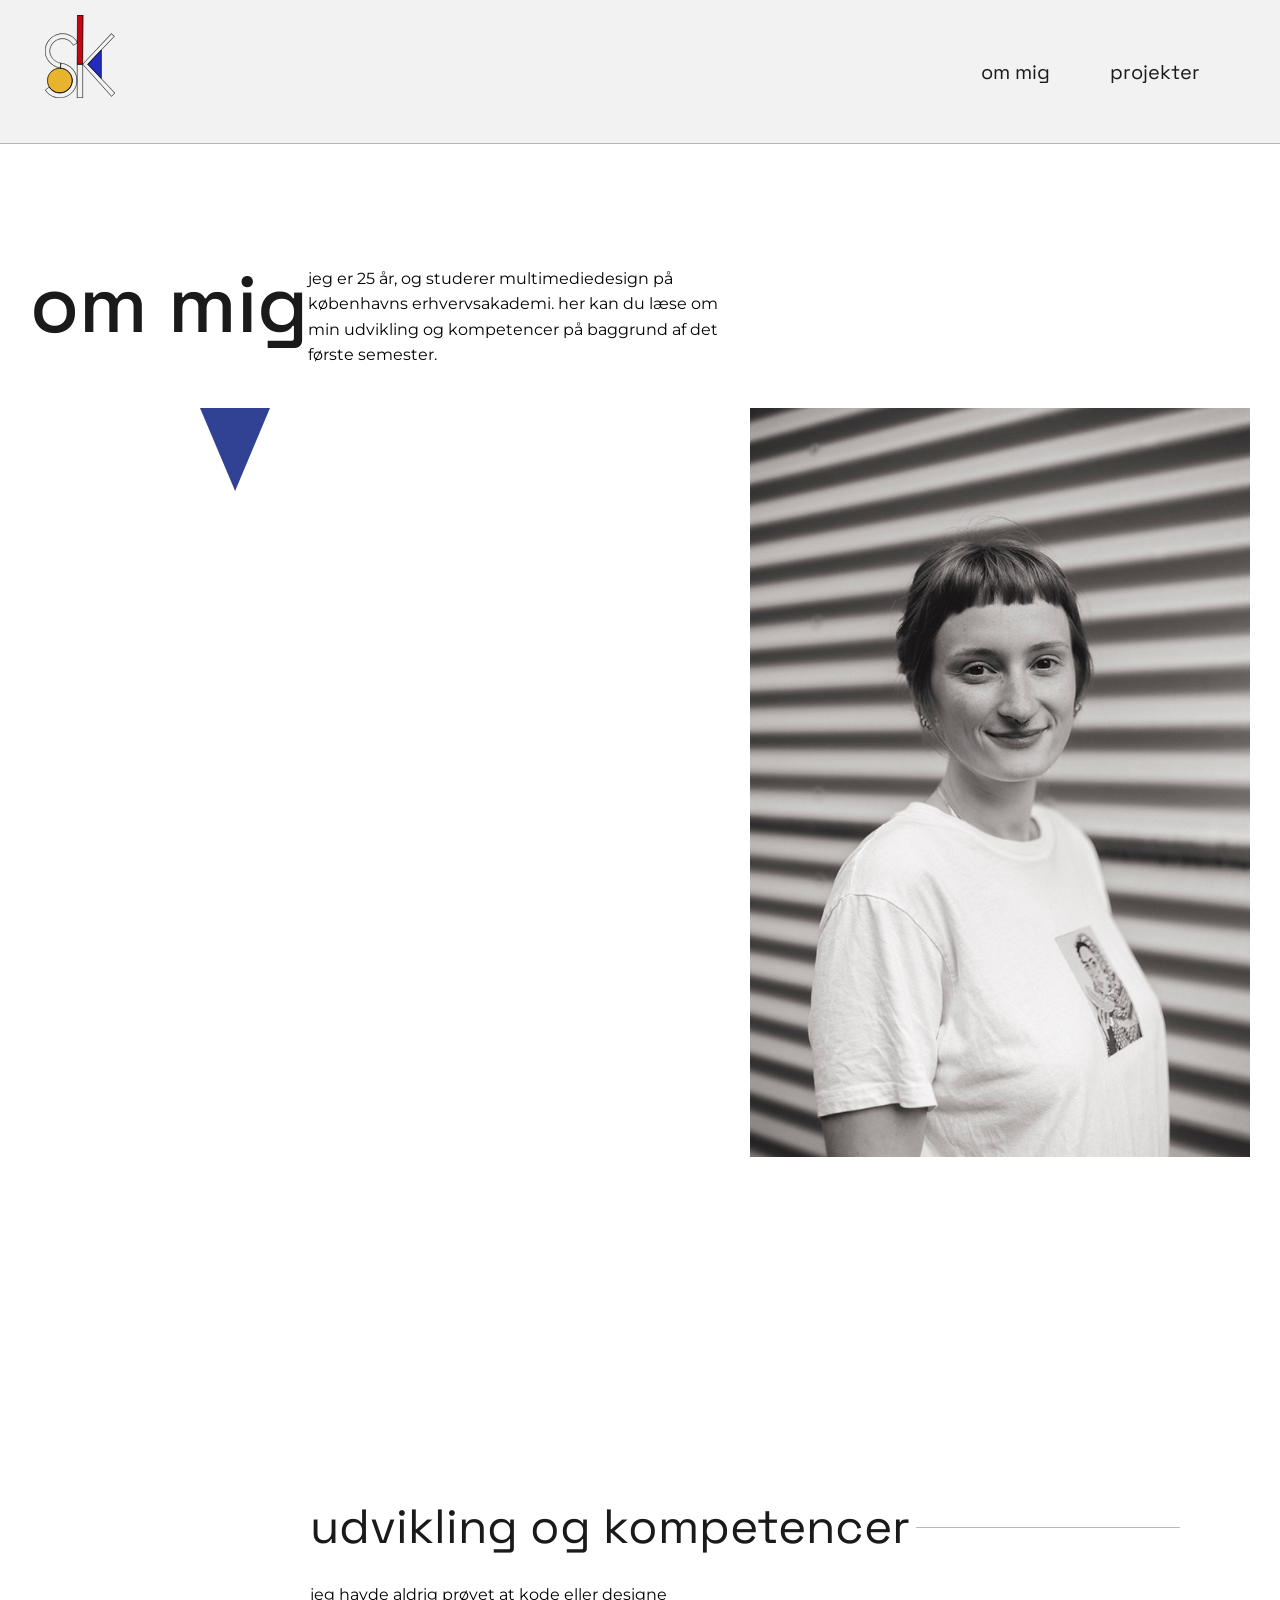
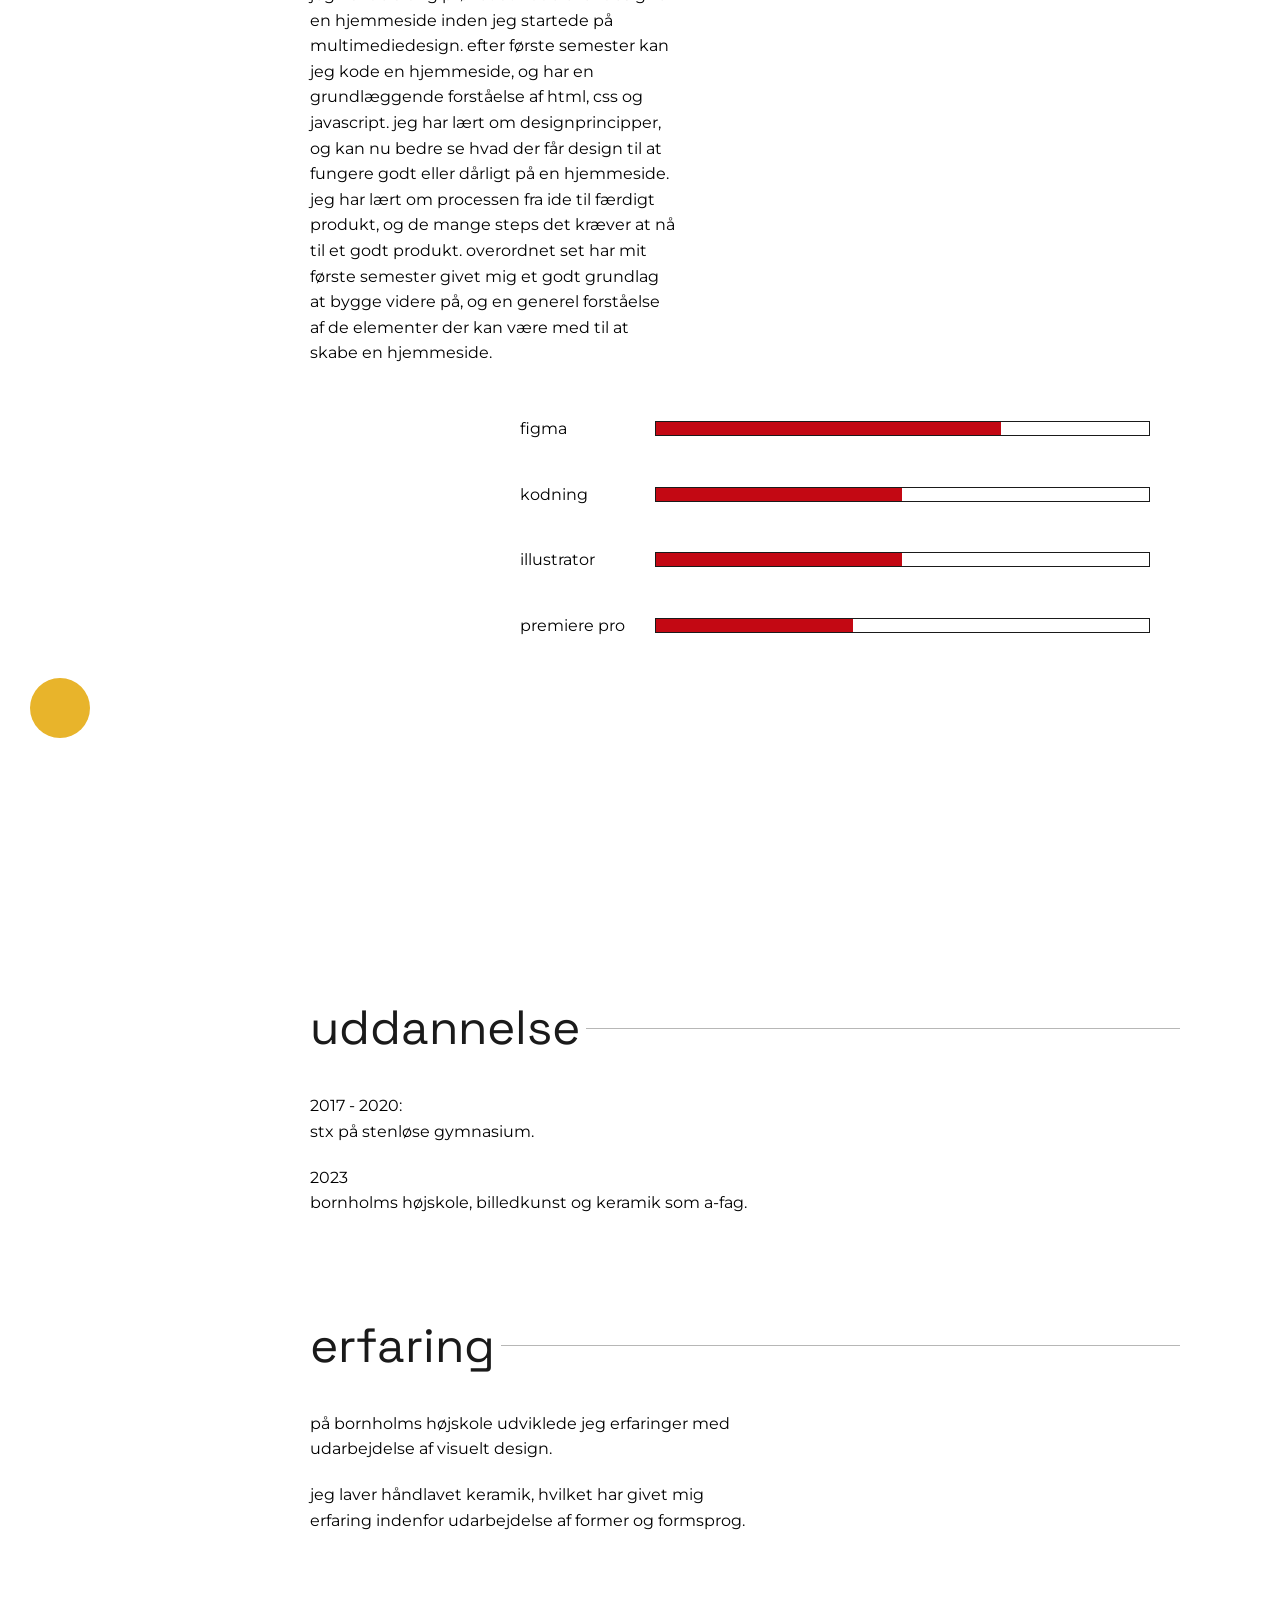
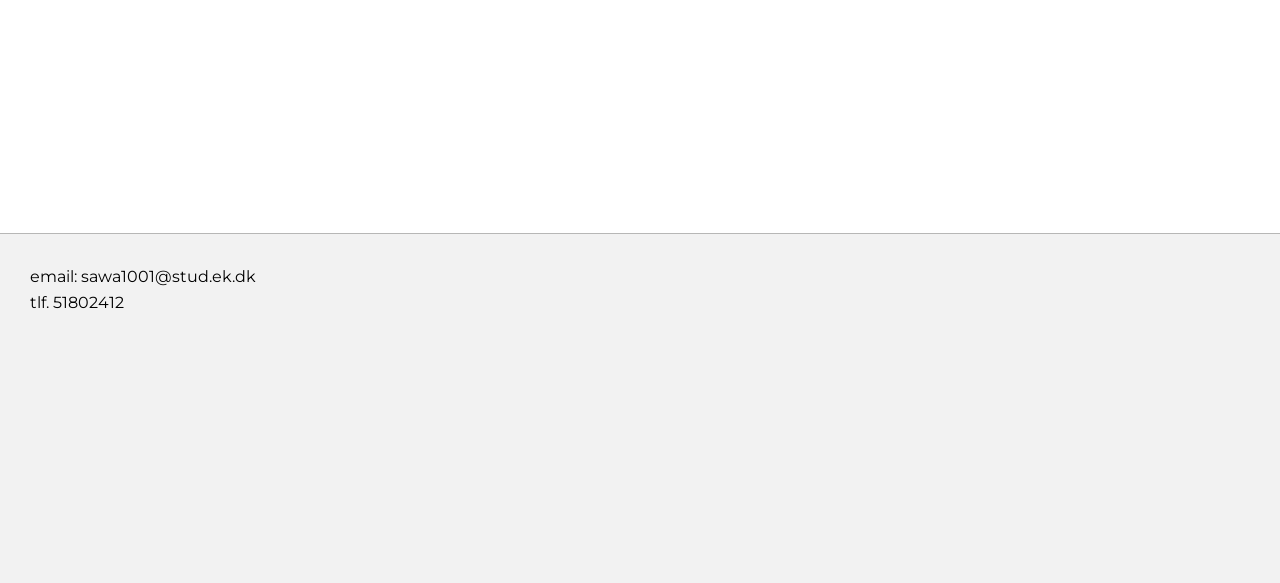
==== om_mig.html @ 22dd6d33 "first commit eksamen" ====
<!DOCTYPE html>
<html lang="da">

<head>
    <meta charset="UTF-8">
    <meta name="viewport" content="width=device-width, initial-scale=1.0">

    <link rel="preconnect" href="https://fonts.googleapis.com">
    <link rel="preconnect" href="https://fonts.gstatic.com" crossorigin>
    <link href="https://fonts.googleapis.com/css2?family=Space+Grotesk:wght@300..700&display=swap" rel="stylesheet">

    <link rel="preconnect" href="https://fonts.googleapis.com">
    <link rel="preconnect" href="https://fonts.gstatic.com" crossorigin>
    <link href="https://fonts.googleapis.com/css2?family=Montserrat:ital,wght@0,100..900;1,100..900&display=swap"
        rel="stylesheet">

    <link rel="stylesheet" href="css/generel.css">
    <link rel="stylesheet" href="css/style.css">
    <link rel="stylesheet" href="css/layout.css">

    <title>Om mig</title>

</head>

<body>

    <header class="header_tema2-5">

        <div>
            <a href="index.html">
                <img src="logo_eksamen.svg" alt="logo" />
            </a>
        </div>

        <nav>
            <ul class="menu">
                <li><a href="om_mig.html">om mig</a></li>
                <li><a href="projekter.html">projekter</a></li>
            </ul>

            <button class="burger" aria-label="menu">
                <span class="line"></span>
                <span class="line"></span>
                <span class="line"></span>
            </button>
        </nav>



    </header>





    <main>

        <div class="test">
            <div class="om_mig">
                <h1>om mig</h1>
                <div>
                    <p>jeg er 25 år, og studerer multimediedesign på københavns erhvervsakademi. her kan du læse om min
                        udvikling og
                        kompetencer på baggrund af det første semester.</p>
                </div>
            </div>

            <div class="portraet_trekant">
                <img class="portraet" src="img/portraet_eksamen.webp" alt="portraet">

                <img class="geometrisk_form trekant" src="geometriske_former/triangle.svg" alt="trekant">
            </div>

        </div>



        <div class="udvikling_kompetencer">
            <div class="tema_subheader">
                <div>
                    <h2>udvikling og kompetencer</h2>
                </div>
                <div class="grey_line"></div>
            </div>

            <div class="grid_udvikling_kompetencer">
                <div>
                    <p>
                        jeg havde aldrig prøvet at kode eller designe en hjemmeside inden jeg startede på
                        multimediedesign.
                        efter første
                        semester kan jeg kode en hjemmeside, og har en grundlæggende forståelse af html, css og
                        javascript.
                        jeg
                        har lært om
                        designprincipper, og kan nu bedre se hvad der får design til at fungere godt eller dårligt på en
                        hjemmeside. jeg har
                        lært om processen fra ide til færdigt produkt, og de mange steps det kræver at nå til et godt
                        produkt.
                        overordnet set
                        har mit første semester givet mig et godt grundlag at bygge videre på, og en generel forståelse
                        af
                        de
                        elementer der kan
                        være med til at skabe en hjemmeside.
                    </p>
                </div>

                <div class="bars">
                    <div class="grid_1-3">
                        <div>
                            <p class="p">figma</p>
                        </div>
                        <div class="kompetence_bar_figma"></div>
                    </div>

                    <div class="grid_1-3">
                        <div>
                            <p>kodning</p>
                        </div>
                        <div class="kompetence_bar_kodning"></div>
                    </div>

                    <div class="grid_1-3">
                        <div>
                            <p>illustrator</p>
                        </div>
                        <div class="kompetence_bar_illustrator"></div>
                    </div>

                    <div class="grid_1-3">
                        <div>
                            <p>premiere pro</p>
                        </div>
                        <div class="kompetence_bar_premiere"></div>
                    </div>
                </div>
            </div>

        </div>

        <img class="geometrisk_form om_mig_circel_1" src="geometriske_former/circle.svg" alt="cirkel">





        <div class="uddannelse_erfaring">
            <div class="tema_subheader">
                <div>
                    <h2>uddannelse</h2>
                </div>
                <div class="grey_line"></div>
            </div>

            <div class="uddannelse_erfaring_p">
                <p>2017 - 2020: <br> stx på stenløse gymnasium.</p>
                <p>2023 <br> bornholms højskole, billedkunst og keramik som a-fag.</p>
            </div>
        </div>


        <div class="uddannelse_erfaring test">

            <div class="tema_subheader test2">
                <div>
                    <h2>erfaring</h2>
                </div>
                <div class="grey_line"></div>
            </div>
            <div class="uddannelse_erfaring_p"">
                <p>på bornholms højskole udviklede jeg erfaringer med udarbejdelse af visuelt design.</p>
                <p>jeg laver håndlavet keramik, hvilket har givet mig erfaring indenfor udarbejdelse af former og
                    formsprog.
                </p>
            </div>
        </div>





    </main>




    <footer>
        <p>email: sawa1001@stud.ek.dk <br> tlf. 51802412</p>
    </footer>



    <script src=" js/burger.js">
    </script>
</body>

</html>
---- css/generel.css ----
/**************** CUSTOM PROPERTIES ***************/

:root {
  /* FONTS */
  --font-h1-h2-link: "Space Grotesk", sans-serif;
  --font-p: "Montserrat", sans-serif;

  --font-size-desktop-h1: 5rem;
  --font-size-desktop-h2: 3rem;
  --font-size-desktop-link: 2.5rem;

  --font-size-mobil-h1: 3rem;
  --font-size-mobil-h2: 2rem;
  --font-size-mobil-link: 1.5rem;

  --font-size-p: 1rem;
  --font-size-menu: 1.25rem;

  --font-weight-h1: 500;
  --font-weight-h2-p: 400;

  --font-h1-h2-tracking: 1%;
  --font-p-link-tracking: 5%;

  --font-p-link-leading: 160%;

  /* FARVER */
  --color-header-footer: #f2f2f2;
  --color-bg: #fafafa;
  --color-line: #b7b7b6;

  --color-h1-h2: #1a1a1a;

  --color-triangle: #232bbe;
  --color-cicle: #e8b42d;
  --color-rectangle: #c30813;

  --color-link-line: #f25922;

  /* MARGINER */
  --margin-block-h1: 40px 20px;
  --margin-bottom-tema-formaal: 20px;
  --margin-top-link: 150px;

  --margin-inline-desktop-tema-text: 250px 70px;
  --margin-inline-mobil: 30px;
  --margin-left-mobil-tema-h2: 30px;
  --margin-left-desktop-link: 250px;
  --margin-left-desktop-formaal: 155px;

  --margin-block-desktop-h2: 200px 10px;
  --margin-block-mobil-h2: 60px 15px;
  --margin-block-mobil-h2-reflektioner: 100px 15px;

  --margin-bottom-desktop-header: 140px;
  --margin-bottom-mobil-header: 40px;
  --margin-top-footer: 300px;

  --margin-top-trekant: 30px;
  --margin-left-trekant: 290px;
}

/**************** RESET ***************/

*,
::before,
::after {
  box-sizing: border-box;
  margin: 0;
  padding: 0;
}
html {
  interpolate-size: allow-keywords;
  font-family: system-ui, sans-serif;
  line-height: 1.5;
  -webkit-font-smoothing: antialiased;
}
h1,
h2 {
  line-height: 1.25;
}
p,
li {
  text-wrap: pretty;
}
img,
svg {
  display: block;
  width: 100%;
  height: auto;
}
label {
  display: block;
}
input,
button,
textarea,
select {
  font: inherit;
  color: inherit;
  background-color: transparent;
  font-size: max(1em, 16px);
}
textarea {
  resize: none;
  min-height: 4lh;
}
legend {
  padding: 0;
}
select,
::picker(select) {
  appearance: base-select;
}

/**************** RESET ***************/

/**************** GLOBAL STYLING ***************/

/* FONTS */

h1 {
  font-family: var(--font-h1-h2-link);
  font-weight: var(--font-weight-h1);
  color: var(--color-h1-h2);
  letter-spacing: var(--font-h1-h2-tracking);
  margin-block: var(--margin-block-h1);
}

h2 {
  font-family: var(--font-h1-h2-link);
  font-weight: var(--font-weight-h2-p);
  color: var(--color-h1-h2);
  letter-spacing: var(--font-h1-h2-tracking);
}

p {
  font-family: var(--font-p);
  font-size: var(--font-size-p);
  font-weight: var(--font-weight-h2-p);
  letter-spacing: var(--font-p-link-tracking);
  line-height: var(--font-p-link-leading);
  max-width: 40ch;
}

a {
  font-family: var(--font-h1-h2-link);
  font-weight: var(--font-weight-h2-p);
  text-decoration: none;
  color: var(--color-h1-h2);
  margin-top: var(--margin-top-link);
}

/* HEADER */

header {
  position: sticky;
  top: 0;
  display: flex;
  justify-content: space-between;
  background-color: var(--color-header-footer);
  z-index: 1000;
  margin-bottom: var(--margin-bottom-desktop-header);
  padding: 15px;
  padding-right: 80px;
  border-bottom: 1px solid var(--color-line);
}

.forside_header {
  margin-bottom: 70px;
}

header img {
  width: 70px;
  height: auto;
  margin-left: 30px;
}

nav {
  display: flex;
  align-items: center;
}

.menu {
  display: flex;
  list-style: none;
  gap: 60px;
}

.menu a {
  font-size: var(--font-size-menu);
}

.menu a:hover {
  color: var(--color-rectangle);
  padding: 5px;
}

.burger {
  display: none;
}

/* BURGER */
@media (max-width: 800px) {
  .menu {
    display: none;
  }

  header {
    margin-bottom: var(--margin-bottom-mobil-header);
    padding-right: 30px;
  }

  header img {
    width: 50px;
    height: auto;
  }

  .burger {
    display: block;
    background-color: transparent;
    border: 0;
    width: 30px;
    height: 20px;
    cursor: pointer;
  }

  .burger .line {
    display: block;
    width: 100%;
    height: 2px;
    background-color: var(--color-h1-h2);
    margin-bottom: 5px;
    transition: 0.2s linear;
  }

  .burger.active .line:nth-child(1) {
    transform: rotate(45deg) translate(5px, 5px);
    transition: 0.2s linear;
  }

  .burger.active .line:nth-child(2) {
    opacity: 0;
    transition: 0.15s linear;
  }

  .burger.active .line:nth-child(3) {
    transform: rotate(-45deg) translate(5px, -5px);
    transition: 0.2s linear;
  }

  /* udfoldet */
  nav.active .menu {
    display: block;
    background-color: var(--color-header-footer);
    border: 1px solid var(--color-line);
    position: absolute;
    top: 90px;
    right: 0;
    width: 25%;
    z-index: 1010;
    padding: 10px;
  }

  nav.active .menu li {
    margin-block: 10px 10px;
  }
}

/* FOOTER */

footer {
  background-color: var(--color-header-footer);
  border-top: 1px solid var(--color-line);
  height: 350px;
  margin-top: var(--margin-top-footer);
}

footer p {
  margin: 30px 0px 0px 30px;
}
---- css/style.css ----
/**************** FORSIDE ***************/

.forside h1 {
  font-size: var(--font-size-mobil-h1);
  justify-self: center;
  margin-block: var(--margin-block-h1);
}

.forside img {
  width: 300px;
  height: auto;
  justify-self: center;
}

.forside h2 {
  font-size: var(--font-size-mobil-h2);
  margin-block: var(--margin-block-mobil-h2);
}

.forside p {
  max-width: 20ch;
}

.forside_portfolio {
  margin-left: 140px;
}

#forside_projekter {
  font-size: var(--font-size-mobil-h2);
  margin-block: var(--margin-block-mobil-h2);
  margin-left: 110px;
}

/* img, h2 */
.grid_1-1-1 {
  margin-block: 50px;
}

.grid_1-1-1 img {
  width: 350px;
  height: auto;
  opacity: 0.3;
  border: 1px solid var(--color-h1-h2);
}

.grid_1-1-1 h2 {
  font-weight: 600;
}

.geometrisk_form {
  width: 60px;
  justify-self: right;
  margin-right: 100px;
}

.trekant {
  margin-top: var(--margin-top-trekant);
}

/**************** OM MIG ***************/

.om_mig {
  margin-inline: var(--margin-inline-mobil);
  margin-bottom: 40px;
}

.om_mig h1 {
  font-size: var(--font-size-mobil-h1);
  margin-block: 40px 10px;
}

.portraet {
  width: 400px;
  height: auto;
  justify-self: center;
  margin-bottom: 80px;
}

.udvikling_kompetencer {
  margin-inline: var(--margin-inline-mobil);
}

.udvikling_kompetencer p {
  margin-inline: var(--margin-inline-mobil);
}

.udvikling_kompetencer h2 {
  font-size: var(--font-size-mobil-h2);
  margin-block: var(--margin-block-mobil-h2);
}

.udvikling_kompetencer > p {
  margin-bottom: 60px;
}

/* 70% - 100% */
.kompetence_bar_figma {
  background: linear-gradient(to right, var(--color-rectangle) 70%, transparent 70%);
  border: 1px solid var(--color-h1-h2);
  height: 15px;
  align-self: center;
}

.kompetence_bar_kodning {
  background: linear-gradient(to right, var(--color-rectangle) 50%, transparent 50%);
  border: 1px solid var(--color-h1-h2);
  height: 15px;
  align-self: center;
}

.kompetence_bar_illustrator {
  background: linear-gradient(to right, var(--color-rectangle) 50%, transparent 50%);
  border: 1px solid var(--color-h1-h2);
  height: 15px;
  align-self: center;
}

.kompetence_bar_premiere {
  background: linear-gradient(to right, var(--color-rectangle) 40%, transparent 40%);
  border: 1px solid var(--color-h1-h2);
  height: 15px;
  align-self: center;
}

.grid_1-3 {
  margin-bottom: 40px;
}

.grid_1-3 p {
  align-self: center;
}

.uddannelse_erfaring {
  margin-inline: var(--margin-inline-mobil);
}

.uddannelse_erfaring p {
  margin-inline: var(--margin-inline-mobil);
  margin-block: 20px;
}

/**************** PROJEKTER ***************/

.projekter {
  font-size: var(--font-size-mobil-h1);
  margin-inline: var(--margin-inline-mobil);
}

/**************** TEMA 2 ***************/

.tema_2-5 h1 {
  font-size: var(--font-size-mobil-h1);
  margin-inline: var(--margin-inline-mobil);
}

.tema_2-5 h2 {
  margin-bottom: 10px;
  font-size: 2rem;
}

.tema_2-5 p {
  margin-inline: var(--margin-inline-mobil);
}

.grey_line {
  background: var(--color-line);
  height: 1px;
  width: 100%;
  align-self: center;
  margin-block: var(--margin-block-mobil-h2);
}

.tema_subheader h2 {
  font-size: var(--font-size-mobil-h2);
  margin-left: var(--margin-left-mobil-tema-h2);
  padding-right: 6px;
  margin-block: var(--margin-block-mobil-h2);
}

.tema_proces p,
img {
  margin-inline: var(--margin-inline-mobil);
  margin-bottom: 30px;
}

.tema_loesning p,
img {
  margin-inline: var(--margin-inline-mobil);
  margin-bottom: 30px;
}

.tema_2-5_reflektioner h2 {
  margin-block: var(--margin-block-mobil-h2-reflektioner);
}

.tema_2-5_reflektioner p,
img {
  margin-inline: var(--margin-inline-mobil);
  margin-bottom: 30px;
}

.link {
  font-size: var(--font-size-mobil-link);
  border-bottom: 1px solid var(--color-link-line);
}

.link_og_pil p {
  margin-top: var(--margin-top-link);
  font-size: var(--font-size-mobil-link);
  border-bottom: 1px solid var(--color-link-line);
  text-align: center;
}

.link_og_pil {
  margin-inline: var(--margin-inline-mobil);
}

/**************** TEMA 3 ***************/

.proces_midt_cirkel {
  margin-block: 50px;
}

/**************** TEMA 5 ***************/

.video {
  margin-inline: var(--margin-inline-mobil);
}

/* aspect-ratio > height:auto */
.video iframe {
  width: 100%;
  aspect-ratio: 16/9;
  display: block;
}

/**************** DESKTOP ***************/

@media (min-width: 1000px) {
  .video iframe {
    width: 420px;
  }

  .video {
    margin-bottom: 30px;
  }
  /**************** FORSIDE ***************/

  .header_forside {
    margin-bottom: 40px;
  }

  h2 {
    font-size: var(--font-size-desktop-h2);
  }

  .tema_subheader h2 {
    font-size: var(--font-size-desktop-h2);
  }

  .forside {
    margin-inline: 30px;
  }

  .forside h1 {
    font-size: 6rem;
    margin-top: 0;
  }

  .forside img {
    width: 500px;
    height: auto;
  }

  .forside h2 {
    font-size: var(--font-size-desktop-h2);
    margin-top: 0;
  }

  .trekant {
    width: 70px;
    justify-self: left;
    margin-left: 235px;
    z-index: 1000;
  }

  #forside_projekter {
    font-size: var(--font-size-desktop-h2);
  }

  .forside_temaer {
    margin-inline: 400px 50px;
  }

  .forside_temaer img {
    align-self: stretch;
    object-fit: cover;
    height: 300px;
    width: 100%;
    justify-self: center;
  }

  .forside_temaer a {
    margin-block: 0;
  }

  .grid_1-1-1 {
    margin-block: 0;
  }

  /**************** PROJEKTER ***************/

  .projekter {
    font-size: var(--font-size-desktop-h1);
  }

  /**************** TEMA 2 ***************/

  .tema_2-5 {
    width: fit-content;
  }

  .tema_2-5 h1 {
    font-size: var(--font-size-desktop-h1);
    writing-mode: sideways-lr;
  }

  .tema_2-5 p {
    margin-inline: 0;
  }

  .trekant_tema {
    margin-left: 290px;
    margin-top: 20px;
  }

  .grid_tema_2-5,
  .tema_subheader,
  .grid_tema_2-5_loesning {
    margin-inline: var(--margin-inline-desktop-tema-text);
  }

  .tema_subheader {
    margin-block: var(--margin-block-desktop-h2);
  }

  .grid_tema_2-5 img {
    margin-inline: 0;
  }

  .grid_tema_2-5_loesning img {
    margin-inline: 0;
    max-width: 450px;
  }

  .circle_loesning {
    margin-right: 310px;
  }

  .tema_2-5_reflektioner_p {
    margin-inline: var(--margin-inline-desktop-tema-text);
  }

  .link_og_pil {
    width: fit-content;
  }

  .link_og_pil a {
    font-size: var(--font-size-desktop-link);
    margin-left: var(--margin-left-desktop-link);
  }

  .link_og_pil p {
    font-size: var(--font-size-desktop-link);
  }

  /**************** TEMA 3 ***************/

  .grid_tema_3-5 {
    margin-inline: var(--margin-inline-desktop-tema-text);
  }

  .proces_midt_cirkel {
    margin-block: 0;
    margin-bottom: 50px;
  }

  /**************** OM MIG ***************/

  .om_mig {
    width: fit-content;
  }

  .om_mig h1 {
    font-size: var(--font-size-desktop-h1);
    writing-mode: sideways-lr;
  }

  .om_mig p {
    margin-inline: 0;
  }

  .portraet_trekant {
    justify-self: center;
    margin-left: 200px;
  }

  .portraet_trekant img:last-of-type {
    margin-inline: 0;
    margin-top: 0;
  }

  .portraet_trekant img:first-of-type {
    width: 500px;
  }

  .grid_udvikling_kompetencer {
    margin-inline: var(--margin-inline-desktop-tema-text);
  }

  .om_mig_circel_1 {
    margin-right: 130px;
  }

  .bars {
    margin-right: 30px;
  }

  .uddannelse_erfaring_p {
    margin-inline: var(--margin-inline-desktop-tema-text);
  }

  .test2 {
    margin-top: 40px;
  }
}

/* 
- ordne forsiden 

- tjekke "om mig" om det er noget rod (arbejdet på træt)

- finde ud af hvordan jeg gerne vil have starten af tema til at være med udgangspunkt i tema 2, 
og når jeg er tilfreds lægge de samme class på de andre temaer så de får samme styling
 */
---- css/layout.css ----
/**************** FORSIDE ***************/

.grid_1-1-1 {
  display: grid;
  grid-template-columns: 1fr 1fr 1fr;
  grid-template-rows: 1fr 1fr 1fr;
  justify-self: center;
}

.grid_1-1-1 img {
  grid-column: 1/-1;
  grid-row: 1/-1;
}

.grid_1-1-1 h2 {
  grid-column: 2;
  grid-row: 2;
  z-index: 1;
  justify-self: center;
  align-self: center;
}

/**************** OM MIG ***************/

.grid_1-3 {
  display: grid;
  grid-template-columns: 1fr 3fr;
}

.grid_1-3 div:first-child {
  grid-column: 1;
}

.kompetence_bar {
  grid-column: 2;
}

/**************** TEMA 2 ***************/

.tema_subheader {
  display: grid;
  grid-template-columns: auto 5fr;
}

.tema_subheader h2 {
  display: grid;
  grid-column: 1;
}

.grey_line {
  grid-column: 2;
}

.link_og_pil {
  display: grid;
  grid-template-columns: 100px 50px;
}

.link_og_pil a {
  grid-column: 1;
}

.link_og_pil p {
  grid-column: 2;
}

/**************** DESKTOP ***************/

@media (min-width: 1000px) {
  /**************** FORSIDE ***************/

  .forside {
    display: grid;
    grid-template-columns: 4fr 1.5fr 2fr;
    grid-template-rows: 1.5fr 1fr;
  }

  .forside h1 {
    grid-column: 1/3;
    grid-row: 1/2;
    z-index: 1000;
  }

  .forside img {
    grid-column: 2/4;
    grid-row: 1/3;
    justify-self: left;
  }

  .forside h2,
  p {
    grid-column: 1/2;
    grid-row: 2/3;
    align-self: flex-start;
  }

  .forside_temaer {
    display: grid;
    grid-template-columns: 1fr 1fr;
    gap: 20px;
  }

  .forside_temaer div:nth-of-type(1) {
    grid-column: 1;
    grid-row: 1;
  }

  .forside_temaer div:nth-of-type(2) {
    grid-column: 2;
    grid-row: 1;
  }

  .forside_temaer div:nth-of-type(3) {
    grid-column: 1;
    grid-row: 2;
  }

  .forside_temaer div:nth-of-type(4) {
    grid-column: 2;
    grid-row: 2;
  }

  /**************** TEMA 2 ***************/

  .header_tema2-5 {
    margin-bottom: 70px;
  }

  .tema_2-5 {
    display: grid;
    grid-template-columns: 1fr 45ch;
    grid-template-rows: 100px 2fr;
  }

  .tema_2-5 h1 {
    grid-column: 1/2;
    grid-row: 1/3;
    align-self: start;
    font-size: 5rem;
  }

  .tema_2-5 div {
    grid-column: 2/3;
    grid-row: 2/4;
    align-self: start;
  }

  .grid_tema_2-5 {
    display: grid;
    grid-template-columns: 4fr 2fr 3fr 2fr 4fr;
  }

  .grid_tema_2-5 div:nth-of-type(1) {
    grid-column: 1/3;
    grid-row: 1/2;
    justify-self: left;
  }

  .grid_tema_2-5 div:nth-of-type(2) {
    grid-column: 2/5;
    grid-row: 2/3;
    justify-self: start;
  }

  .grid_tema_2-5 div:nth-of-type(3) {
    grid-column: 4/6;
    grid-row: 3/4;
    justify-self: start;
  }

  .grid_tema_2-5_loesning {
    display: grid;
    grid-template-columns: 2fr 2fr;
  }

  .grid_tema_2-5_loesning div:first-of-type(1) {
    grid-column: 1/2;
    grid-row: 1/2;
  }

  .grid_tema_2-5_loesning div:nth-of-type(2) {
    grid-column: 1/3;
    grid-row: 2/3;
    justify-self: center;
  }

  .link_og_pil {
    display: grid;
    grid-template-columns: auto;
    grid-template-rows: 1fr;
  }

  .link_og_pil a {
    grid-column: 1;
    grid-row: 1;
  }

  .link_og_pil p {
    grid-column: 2;
    grid-row: 1;
    padding-inline: 25px;
  }

  /**************** OM MIG ***************/

  .om_mig {
    display: grid;
    grid-template-columns: 1fr 45ch;
    grid-template-rows: 1fr 2fr;
  }

  .om_mig h1 {
    grid-column: 1/2;
    grid-row: 1/3;
    align-self: start;
  }

  .om_mig div {
    grid-column: 2/3;
    grid-row: 2/3;
    align-self: end;
  }

  .portraet_trekant {
    display: grid;
    grid-template-columns: 2fr 2fr;
    justify-self: end;
  }

  .portraet_trekant img:last-of-type {
    grid-column: 1;
    grid-row: 1;
    justify-self: start;
    align-self: start;
  }

  .portraet_trekant img:first-of-type {
    grid-column: 2;
    grid-row: 1;
  }

  .grid_udvikling_kompetencer {
    display: grid;
    grid-template-columns: 2fr 2fr;
    grid-template-rows: 1fr auto;
    gap: 50px;
  }

  .grid_udvikling_kompetencer div:first-child {
    grid-column: 1/2;
    grid-row: 1/2;
  }

  .bars {
    grid-column: 1/3;
    grid-row: 2/3;
    justify-self: end;
  }

  /* .test {
    display: grid;
    grid-template-columns: 2fr 2fr;
  }

  .test1 {
    grid-column: 1/2;
    grid-row: 1/2;
  }

  .test2 {
    grid-column: 1/3;
    grid-row: 2/3;
    justify-self: center;
  } */
}

/* .grid_tema_2-5_loesning {
    display: grid;
    grid-template-columns: 2fr 2fr;
  }

  .grid_tema_2-5_loesning div:first-of-type(1) {
    grid-column: 1/2;
    grid-row: 1/2;
  }

  .grid_tema_2-5_loesning div:nth-of-type(2) {
    grid-column: 1/3;
    grid-row: 2/3;
    justify-self: center;
  } */
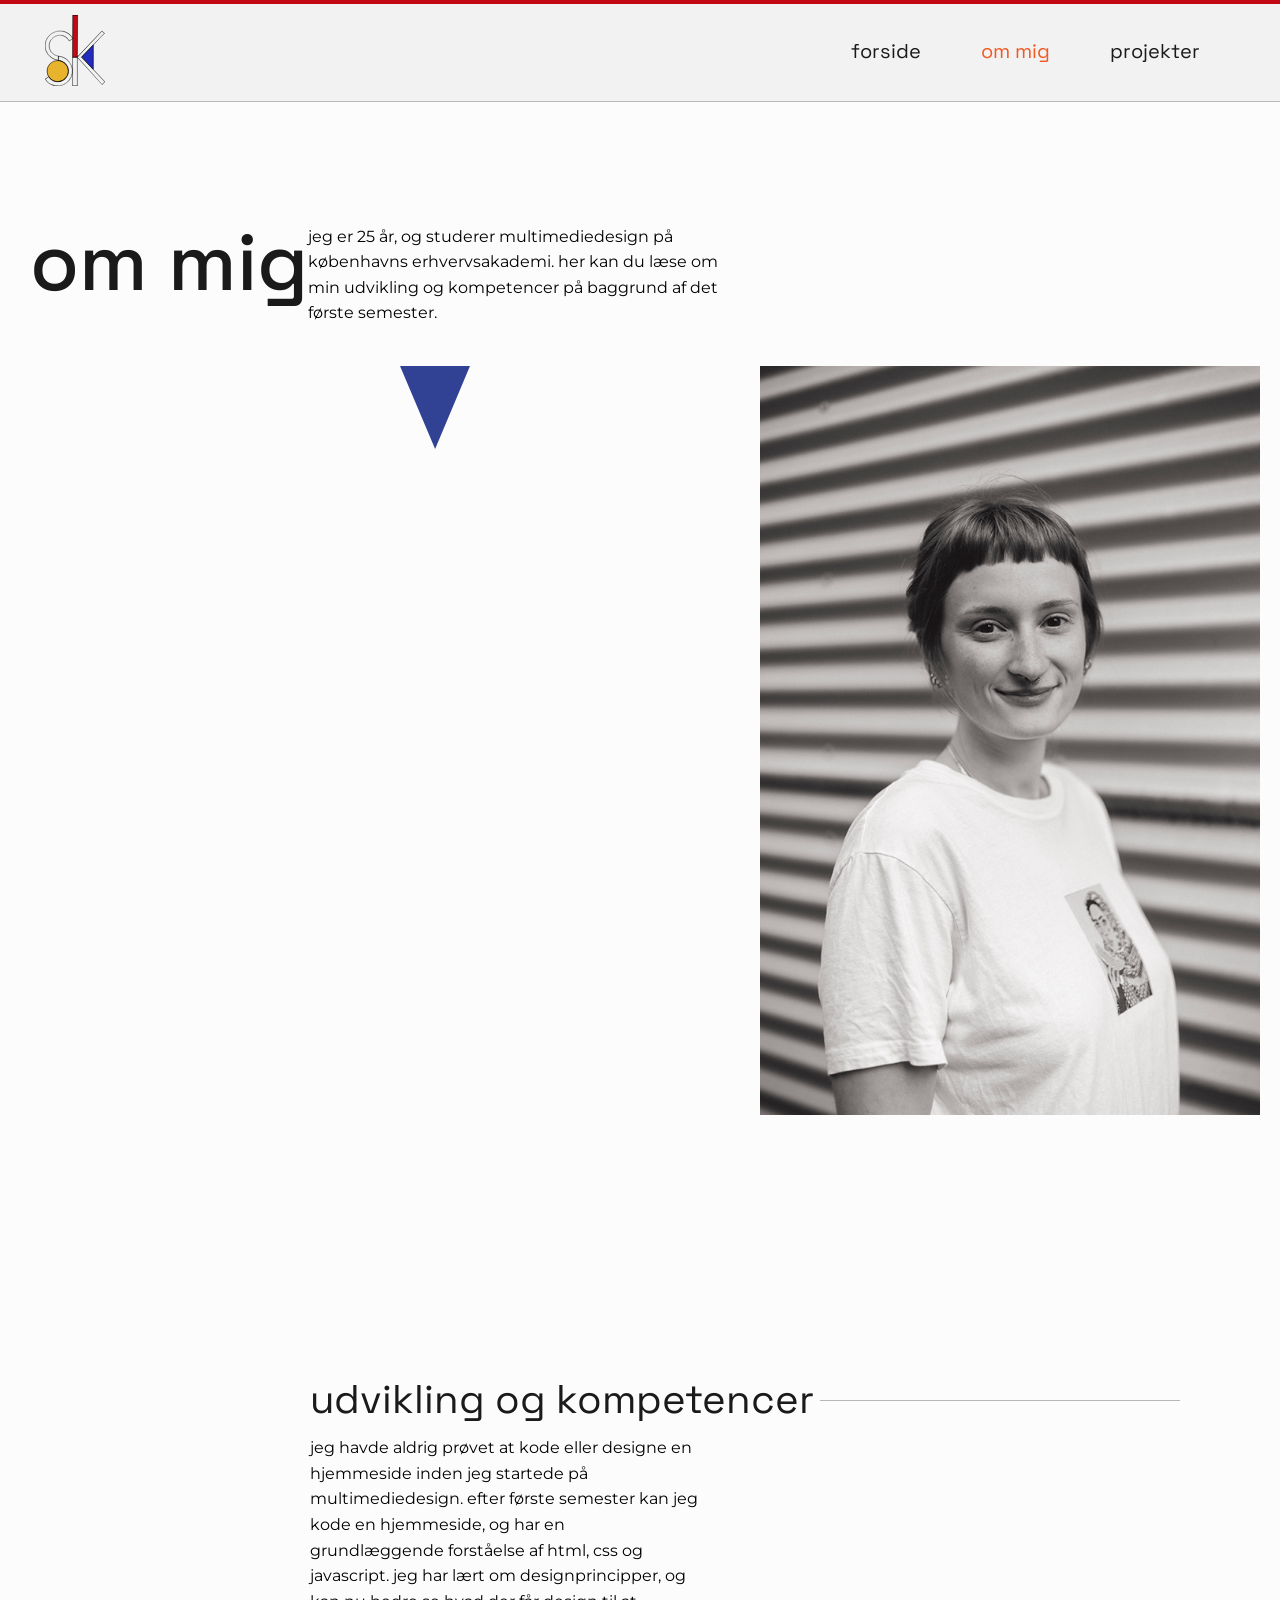
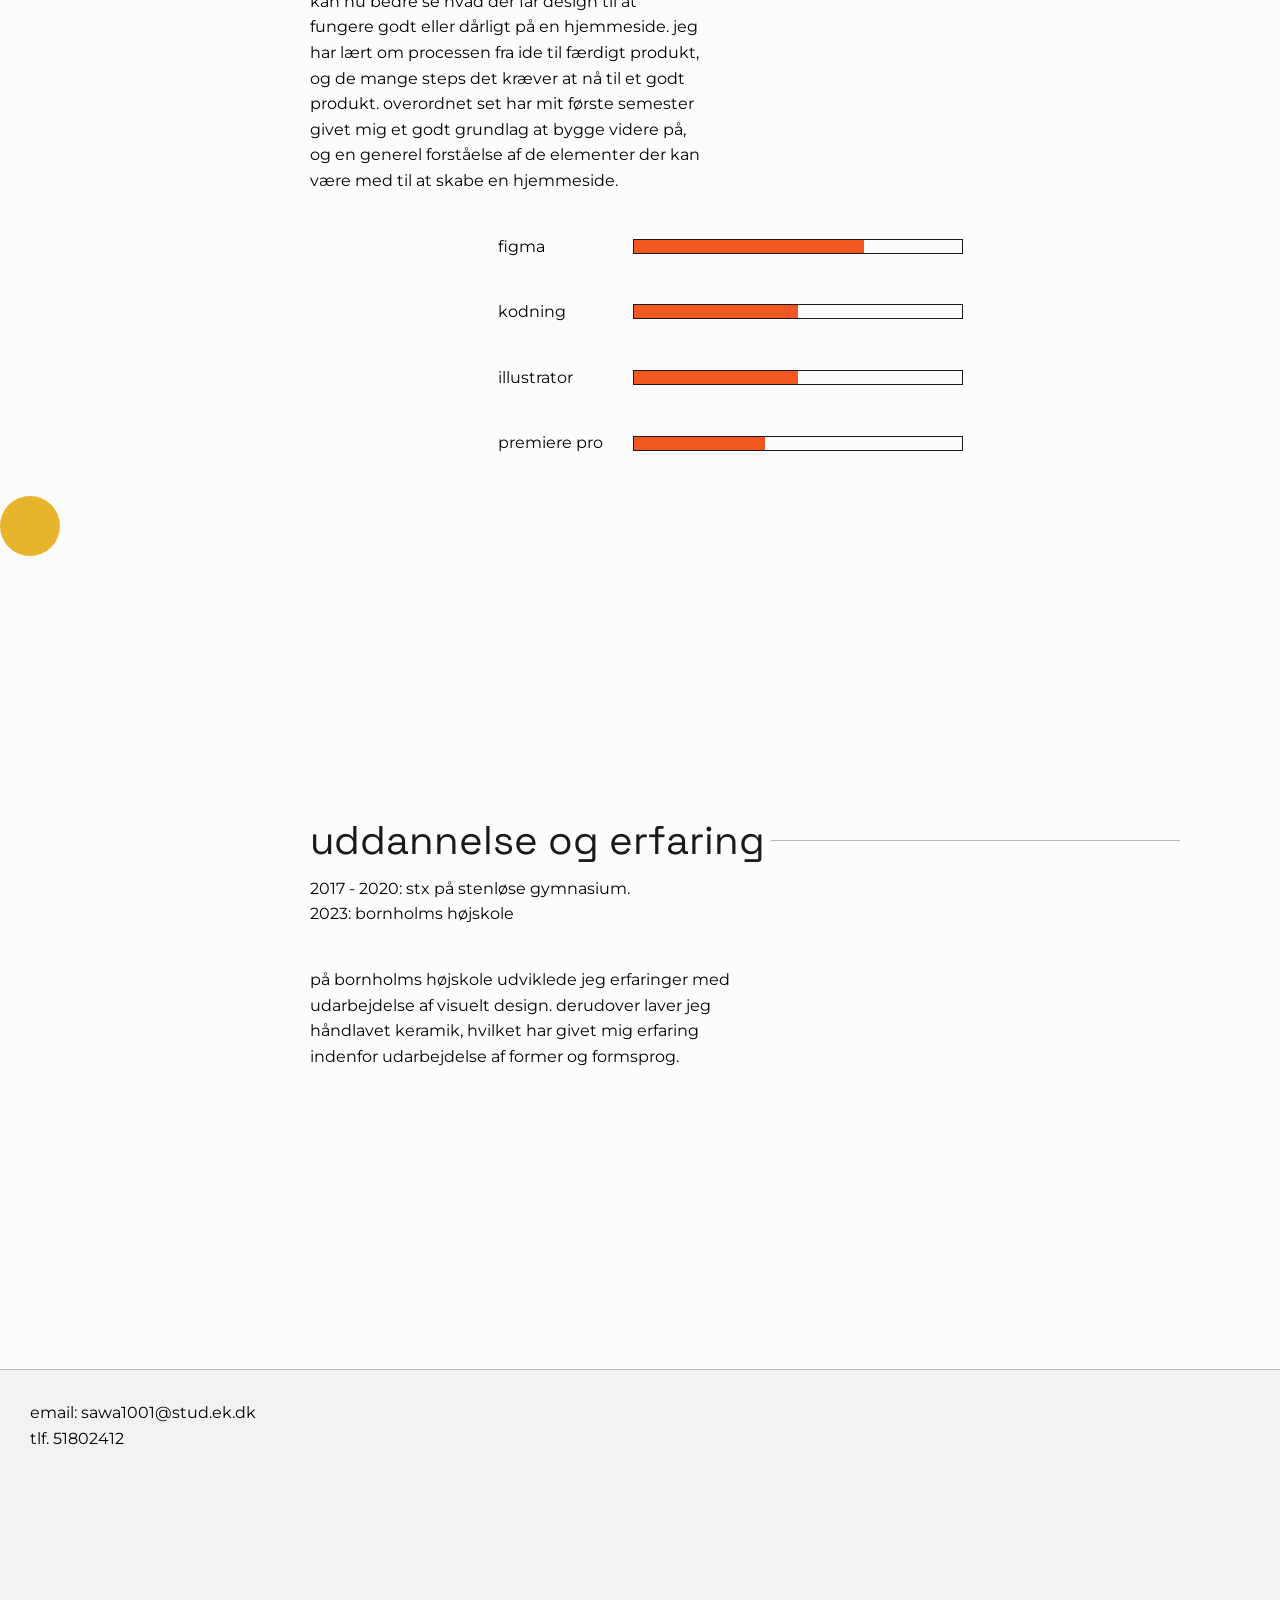
==== commit dc5be287: "second commit eksamen" ====
--- a/om_mig.html
+++ b/om_mig.html
@@ -34,7 +34,8 @@
 
         <nav>
             <ul class="menu">
-                <li><a href="om_mig.html">om mig</a></li>
+                <li><a href="index.html">forside</a></li>
+                <li><a class="active" href="om_mig.html">om mig</a></li>
                 <li><a href="projekter.html">projekter</a></li>
             </ul>
 
@@ -55,7 +56,7 @@
 
     <main>
 
-        <div class="test">
+        <div>
             <div class="om_mig">
                 <h1>om mig</h1>
                 <div>
@@ -68,7 +69,7 @@
             <div class="portraet_trekant">
                 <img class="portraet" src="img/portraet_eksamen.webp" alt="portraet">
 
-                <img class="geometrisk_form trekant" src="geometriske_former/triangle.svg" alt="trekant">
+                <img class="geometrisk_form trekant om_mig_trekant" src="geometriske_former/triangle.svg" alt="trekant">
             </div>
 
         </div>
@@ -139,7 +140,8 @@
 
         </div>
 
-        <img class="geometrisk_form om_mig_circel_1" src="geometriske_former/circle.svg" alt="cirkel">
+        <img class="geometrisk_form om_mig_circel_1 tema_2-5_circle_loesning" src="geometriske_former/circle.svg"
+            alt="cirkel">
 
 
 
@@ -148,29 +150,19 @@
         <div class="uddannelse_erfaring">
             <div class="tema_subheader">
                 <div>
-                    <h2>uddannelse</h2>
+                    <h2>uddannelse og erfaring</h2>
                 </div>
                 <div class="grey_line"></div>
             </div>
 
             <div class="uddannelse_erfaring_p">
-                <p>2017 - 2020: <br> stx på stenløse gymnasium.</p>
-                <p>2023 <br> bornholms højskole, billedkunst og keramik som a-fag.</p>
+                <p>2017 - 2020: stx på stenløse gymnasium. <br> </p>
+                <p>2023: bornholms højskole</p>
             </div>
-        </div>
-
-
-        <div class="uddannelse_erfaring test">
-
-            <div class="tema_subheader test2">
-                <div>
-                    <h2>erfaring</h2>
-                </div>
-                <div class="grey_line"></div>
-            </div>
-            <div class="uddannelse_erfaring_p"">
-                <p>på bornholms højskole udviklede jeg erfaringer med udarbejdelse af visuelt design.</p>
-                <p>jeg laver håndlavet keramik, hvilket har givet mig erfaring indenfor udarbejdelse af former og
+            <div class="uddannelse_erfaring_p test">
+                <p>på bornholms højskole udviklede jeg erfaringer med udarbejdelse af visuelt design.
+                    derudover laver
+                    jeg håndlavet keramik, hvilket har givet mig erfaring indenfor udarbejdelse af former og
                     formsprog.
                 </p>
             </div>
--- a/css/generel.css
+++ b/css/generel.css
@@ -6,8 +6,8 @@
   --font-p: "Montserrat", sans-serif;
 
   --font-size-desktop-h1: 5rem;
-  --font-size-desktop-h2: 3rem;
-  --font-size-desktop-link: 2.5rem;
+  --font-size-desktop-h2: 2.5rem;
+  --font-size-desktop-link: 2rem;
 
   --font-size-mobil-h1: 3rem;
   --font-size-mobil-h2: 2rem;
@@ -26,8 +26,9 @@
 
   /* FARVER */
   --color-header-footer: #f2f2f2;
-  --color-bg: #fafafa;
+  --color-bg: #fcfcfc;
   --color-line: #b7b7b6;
+  --color-img-text: #979796;
 
   --color-h1-h2: #1a1a1a;
 
@@ -49,10 +50,10 @@
   --margin-left-desktop-formaal: 155px;
 
   --margin-block-desktop-h2: 200px 10px;
-  --margin-block-mobil-h2: 60px 15px;
+  --margin-block-mobil-h2: 60px 0px;
   --margin-block-mobil-h2-reflektioner: 100px 15px;
 
-  --margin-bottom-desktop-header: 140px;
+  --margin-bottom-desktop-header: 70px;
   --margin-bottom-mobil-header: 40px;
   --margin-top-footer: 300px;
 
@@ -117,6 +118,12 @@
 
 /**************** GLOBAL STYLING ***************/
 
+/* BAGGRUND */
+
+body {
+  background-color: var(--color-bg);
+}
+
 /* FONTS */
 
 h1 {
@@ -148,7 +155,6 @@
   font-weight: var(--font-weight-h2-p);
   text-decoration: none;
   color: var(--color-h1-h2);
-  margin-top: var(--margin-top-link);
 }
 
 /* HEADER */
@@ -171,7 +177,7 @@
 }
 
 header img {
-  width: 70px;
+  width: 60px;
   height: auto;
   margin-left: 30px;
 }
@@ -192,8 +198,11 @@
 }
 
 .menu a:hover {
-  color: var(--color-rectangle);
-  padding: 5px;
+  color: var(--color-link-line);
+}
+
+.active {
+  color: var(--color-link-line);
 }
 
 .burger {
--- a/css/style.css
+++ b/css/style.css
@@ -6,7 +6,7 @@
   margin-block: var(--margin-block-h1);
 }
 
-.forside img {
+.forside_img {
   width: 300px;
   height: auto;
   justify-self: center;
@@ -28,7 +28,6 @@
 #forside_projekter {
   font-size: var(--font-size-mobil-h2);
   margin-block: var(--margin-block-mobil-h2);
-  margin-left: 110px;
 }
 
 /* img, h2 */
@@ -36,15 +35,34 @@
   margin-block: 50px;
 }
 
-.grid_1-1-1 img {
+.img_grid1-1-1 {
   width: 350px;
   height: auto;
-  opacity: 0.3;
-  border: 1px solid var(--color-h1-h2);
-}
-
-.grid_1-1-1 h2 {
+  opacity: 0.4;
+  border: 2px solid var(--color-h1-h2);
+}
+
+.grid_1-1-1 p {
   font-weight: 600;
+  font-size: 1.5rem;
+}
+
+.firkant_img {
+  width: 16px;
+  margin-right: 10px;
+}
+
+.firkant {
+  justify-self: end;
+  padding-top: 10px;
+}
+
+.firkant_tema {
+  margin: 0;
+}
+
+.circle_forside {
+  margin-top: 40px;
 }
 
 .geometrisk_form {
@@ -95,35 +113,35 @@
 
 /* 70% - 100% */
 .kompetence_bar_figma {
-  background: linear-gradient(to right, var(--color-rectangle) 70%, transparent 70%);
+  background: linear-gradient(to right, var(--color-link-line) 70%, transparent 70%);
   border: 1px solid var(--color-h1-h2);
   height: 15px;
   align-self: center;
 }
 
 .kompetence_bar_kodning {
-  background: linear-gradient(to right, var(--color-rectangle) 50%, transparent 50%);
+  background: linear-gradient(to right, var(--color-link-line) 50%, transparent 50%);
   border: 1px solid var(--color-h1-h2);
   height: 15px;
   align-self: center;
 }
 
 .kompetence_bar_illustrator {
-  background: linear-gradient(to right, var(--color-rectangle) 50%, transparent 50%);
+  background: linear-gradient(to right, var(--color-link-line) 50%, transparent 50%);
   border: 1px solid var(--color-h1-h2);
   height: 15px;
   align-self: center;
 }
 
 .kompetence_bar_premiere {
-  background: linear-gradient(to right, var(--color-rectangle) 40%, transparent 40%);
+  background: linear-gradient(to right, var(--color-link-line) 40%, transparent 40%);
   border: 1px solid var(--color-h1-h2);
   height: 15px;
   align-self: center;
 }
 
 .grid_1-3 {
-  margin-bottom: 40px;
+  margin-block: 40px 40px;
 }
 
 .grid_1-3 p {
@@ -136,7 +154,6 @@
 
 .uddannelse_erfaring p {
   margin-inline: var(--margin-inline-mobil);
-  margin-block: 20px;
 }
 
 /**************** PROJEKTER ***************/
@@ -155,7 +172,8 @@
 
 .tema_2-5 h2 {
   margin-bottom: 10px;
-  font-size: 2rem;
+  /* font-size: 2rem; */
+  margin-inline: var(--margin-inline-mobil);
 }
 
 .tema_2-5 p {
@@ -177,48 +195,52 @@
   margin-block: var(--margin-block-mobil-h2);
 }
 
-.tema_proces p,
-img {
+.grid_tema_2-5 p,
+/* .grid_tema_2-5 img, */
+/* .grid_tema_2-5_loesning img*/
+.grid_tema_2-5_loesning p {
   margin-inline: var(--margin-inline-mobil);
   margin-bottom: 30px;
-}
-
-.tema_loesning p,
-img {
-  margin-inline: var(--margin-inline-mobil);
-  margin-bottom: 30px;
-}
-
-.tema_2-5_reflektioner h2 {
-  margin-block: var(--margin-block-mobil-h2-reflektioner);
-}
-
-.tema_2-5_reflektioner p,
-img {
+  max-width: 45ch;
+}
+
+.grid_tema_2-5 .billede-tekst,
+.grid_tema_2-5_loesning .billede-tekst {
+  color: var(--color-img-text);
+  margin: 0;
+  font-size: 0.8rem;
+}
+
+.tema_2-5_reflektioner p {
   margin-inline: var(--margin-inline-mobil);
   margin-bottom: 30px;
 }
 
 .link {
   font-size: var(--font-size-mobil-link);
-  border-bottom: 1px solid var(--color-link-line);
+  border-bottom: 2px solid var(--color-link-line);
 }
 
 .link_og_pil p {
+  font-size: var(--font-size-mobil-link);
+  border-bottom: 2px solid var(--color-link-line);
+  text-align: center;
+}
+
+.link_og_pil {
+  margin-inline: var(--margin-inline-mobil);
   margin-top: var(--margin-top-link);
-  font-size: var(--font-size-mobil-link);
-  border-bottom: 1px solid var(--color-link-line);
-  text-align: center;
-}
-
-.link_og_pil {
-  margin-inline: var(--margin-inline-mobil);
+}
+
+.scale_link {
+  transform: scale(1.1);
 }
 
 /**************** TEMA 3 ***************/
 
 .proces_midt_cirkel {
   margin-block: 50px;
+  margin-right: 100px;
 }
 
 /**************** TEMA 5 ***************/
@@ -237,13 +259,6 @@
 /**************** DESKTOP ***************/
 
 @media (min-width: 1000px) {
-  .video iframe {
-    width: 420px;
-  }
-
-  .video {
-    margin-bottom: 30px;
-  }
   /**************** FORSIDE ***************/
 
   .header_forside {
@@ -259,17 +274,23 @@
   }
 
   .forside {
-    margin-inline: 30px;
+    margin-inline: 200px;
   }
 
   .forside h1 {
     font-size: 6rem;
     margin-top: 0;
-  }
-
-  .forside img {
+    justify-self: left;
+  }
+
+  .forside_portfolio {
+    margin-left: 0;
+  }
+
+  .forside_img {
     width: 500px;
     height: auto;
+    /* margin-right: 195px; */
   }
 
   .forside h2 {
@@ -282,14 +303,22 @@
     justify-self: left;
     margin-left: 235px;
     z-index: 1000;
+    margin-top: 0;
   }
 
   #forside_projekter {
     font-size: var(--font-size-desktop-h2);
-  }
-
-  .forside_temaer {
-    margin-inline: 400px 50px;
+    margin: 0;
+    margin-left: 170px;
+    margin-block: 200px 60px;
+  }
+
+  .firkant_img {
+    margin: 0;
+  }
+
+  .firkant_forside {
+    margin-right: 10px;
   }
 
   .forside_temaer img {
@@ -298,6 +327,13 @@
     height: 300px;
     width: 100%;
     justify-self: center;
+    filter: grayscale(100%);
+  }
+
+  .img_grid1-1-1:hover {
+    filter: grayscale(0%);
+    transform: scale(1.1);
+    opacity: 1;
   }
 
   .forside_temaer a {
@@ -310,14 +346,24 @@
 
   /**************** PROJEKTER ***************/
 
+  .grid_projekter {
+    margin-right: 60px;
+  }
+
   .projekter {
     font-size: var(--font-size-desktop-h1);
+    writing-mode: sideways-lr;
+    justify-self: start;
   }
 
   /**************** TEMA 2 ***************/
 
   .tema_2-5 {
     width: fit-content;
+  }
+
+  .tema_2-5 h2 {
+    margin-inline: 0;
   }
 
   .tema_2-5 h1 {
@@ -332,6 +378,7 @@
   .trekant_tema {
     margin-left: 290px;
     margin-top: 20px;
+    justify-self: start;
   }
 
   .grid_tema_2-5,
@@ -344,6 +391,10 @@
     margin-block: var(--margin-block-desktop-h2);
   }
 
+  .forside_temaer {
+    margin-inline: 400px 50px;
+  }
+
   .grid_tema_2-5 img {
     margin-inline: 0;
   }
@@ -374,7 +425,7 @@
     font-size: var(--font-size-desktop-link);
   }
 
-  /**************** TEMA 3 ***************/
+  /**************** TEMA 3-5 ***************/
 
   .grid_tema_3-5 {
     margin-inline: var(--margin-inline-desktop-tema-text);
@@ -385,6 +436,16 @@
     margin-bottom: 50px;
   }
 
+  /**************** TEMA 5 ***************/
+
+  .video iframe {
+    width: 420px;
+  }
+
+  .video {
+    margin-bottom: 30px;
+  }
+
   /**************** OM MIG ***************/
 
   .om_mig {
@@ -401,17 +462,18 @@
   }
 
   .portraet_trekant {
-    justify-self: center;
     margin-left: 200px;
   }
 
   .portraet_trekant img:last-of-type {
     margin-inline: 0;
     margin-top: 0;
+    margin-left: 200px;
   }
 
   .portraet_trekant img:first-of-type {
     width: 500px;
+    margin: 0;
   }
 
   .grid_udvikling_kompetencer {
@@ -419,7 +481,7 @@
   }
 
   .om_mig_circel_1 {
-    margin-right: 130px;
+    margin-right: 300px;
   }
 
   .bars {
@@ -430,16 +492,190 @@
     margin-inline: var(--margin-inline-desktop-tema-text);
   }
 
-  .test2 {
+  /* .uddannelse_erfaring_p > div:last-child{
     margin-top: 40px;
+  } */
+
+  .test {
+    margin-top: 40px;
+  }
+
+  /**************** SCROLL ANIMATIONER ***************/
+
+  /**** PROGRESS BAR I TOP *****/
+
+  html::before {
+    content: "";
+    inset: 0;
+    background-color: var(--color-rectangle);
+    block-size: 4px;
+    animation: site-progress linear both;
+    animation-timeline: scroll();
+    position: fixed;
+    transform-origin: 0 0;
+    z-index: 1010;
+  }
+
+  @keyframes site-progress {
+    from {
+      scale: 0 1;
+    }
+  }
+
+  /***** FORSIDEN *****/
+  .forside_trekant {
+    animation: drop_down linear both;
+    animation-timeline: scroll();
+    animation-range: 0px 400px;
+  }
+
+  @keyframes drop_down {
+    from {
+      transform: translateY(0);
+    }
+    to {
+      transform: translateY(310px);
+    }
+  }
+
+  /***** OM MIG *****/
+
+  .om_mig_trekant {
+    animation: drop_down_om_mig linear both;
+    animation-timeline: scroll();
+    animation-range: 0px 1000px;
+  }
+
+  @keyframes drop_down_om_mig {
+    from {
+      transform: translateY(0);
+    }
+    to {
+      transform: translateY(920px);
+    }
+  }
+
+  /***** GENNEMGÅENDE PÅ ALLE TEMAER *****/
+
+  /* trekant */
+  .trekant_tema {
+    animation: drop_down_tema linear both;
+    animation-timeline: scroll();
+    animation-range: 0px 400px;
+  }
+
+  @keyframes drop_down_tema {
+    from {
+      transform: translateY(0);
+    }
+    to {
+      transform: translateY(260px);
+    }
+  }
+
+  /* proces - løsning */
+  .tema_3-5_loesning {
+    animation: circle_til_loesning_3-5 linear both;
+    animation-timeline: view();
+    animation-range-start: 15%;
+    animation-range-end: 50%;
+  }
+
+  @keyframes circle_til_loesning_3-5 {
+    from {
+      transform: translate(0, 0);
+    }
+    to {
+      transform: translate(-1000px, 260px);
+    }
+  }
+
+  /* løsning - reflektioner */
+  .tema_2-5_circle_loesning {
+    animation: circle_til_reflektioner linear both;
+    animation-timeline: view();
+    animation-range-start: 20%;
+    animation-range-end: 50%;
+  }
+
+  @keyframes circle_til_reflektioner {
+    from {
+      transform: translate(0, 0);
+    }
+    to {
+      transform: translate(-780px, 260px);
+    }
+  }
+
+  /***** TEMA 2 *****/
+
+  /* proces - løsning */
+  .tema_2_circle_proces {
+    animation: circle_til_loesning linear both;
+    animation-timeline: view();
+    animation-range-start: 15%;
+    animation-range-end: 50%;
+  }
+
+  @keyframes circle_til_loesning {
+    from {
+      transform: translate(0, 0);
+    }
+    to {
+      transform: translate(-1000px, 260px);
+    }
+  }
+
+  /***** TEMA 3-5 *****/
+  .tema_3-4_proces {
+    animation: circle_midt_proces linear both;
+    animation-timeline: view();
+    animation-range-start: 15%;
+    animation-range-end: 50%;
+  }
+
+  @keyframes circle_midt_proces {
+    from {
+      transform: translateX(0);
+    }
+    to {
+      transform: translateX(-1000px);
+    }
+  }
+
+  /***** TEMA 5 *****/
+
+  /* midt proces */
+  .tema_5_proces {
+    animation: circle_midt_proces_5 linear both;
+    animation-timeline: view();
+    animation-range-start: 20%;
+    animation-range-end: 50%;
+  }
+
+  @keyframes circle_midt_proces_5 {
+    from {
+      transform: translateX(0);
+    }
+    to {
+      transform: translateX(-1000px);
+    }
   }
 }
 
 /* 
-- ordne forsiden 
-
-- tjekke "om mig" om det er noget rod (arbejdet på træt)
-
-- finde ud af hvordan jeg gerne vil have starten af tema til at være med udgangspunkt i tema 2, 
-og når jeg er tilfreds lægge de samme class på de andre temaer så de får samme styling
+
+- css scroll animationer på figurer - tjek
+- progress bar i toppen af siderne - tjek
+- active class på - tjek
+
+
+- javascript (overvej om et er fint alle billeder bliver farvet, og så tilføj en scale til det enkelte man hover over i css)
+  kan også tilføje en mouseover funktion til link i stedet for, og så lave farveændringen på billederne med css - tjek
+
+- ordne billeder projekt og index - tjek
+- implementering af den røde - måske sæt øverst i kolonne 3 i proces og løsning og reflektion? - tjek
+
+- bg farve - tjek
+- favikon
  */
--- a/css/layout.css
+++ b/css/layout.css
@@ -12,7 +12,7 @@
   grid-row: 1/-1;
 }
 
-.grid_1-1-1 h2 {
+.grid_1-1-1 p {
   grid-column: 2;
   grid-row: 2;
   z-index: 1;
@@ -24,7 +24,7 @@
 
 .grid_1-3 {
   display: grid;
-  grid-template-columns: 1fr 3fr;
+  grid-template-columns: 1fr 2fr;
 }
 
 .grid_1-3 div:first-child {
@@ -49,6 +49,7 @@
 
 .grey_line {
   grid-column: 2;
+  align-self: center;
 }
 
 .link_og_pil {
@@ -78,13 +79,19 @@
   .forside h1 {
     grid-column: 1/3;
     grid-row: 1/2;
-    z-index: 1000;
-  }
-
-  .forside img {
+    z-index: 10;
+  }
+
+  .forside_img {
     grid-column: 2/4;
     grid-row: 1/3;
-    justify-self: left;
+    justify-self: right;
+  }
+
+  .forside_trekant {
+    margin: 0;
+    margin-top: 15px;
+    margin-left: 40px;
   }
 
   .forside h2,
@@ -97,7 +104,7 @@
   .forside_temaer {
     display: grid;
     grid-template-columns: 1fr 1fr;
-    gap: 20px;
+    gap: 40px;
   }
 
   .forside_temaer div:nth-of-type(1) {
@@ -120,6 +127,26 @@
     grid-row: 2;
   }
 
+  /**************** PROJEKTER ***************/
+
+  .grid_projekter {
+    display: grid;
+    grid-template-columns: 1fr 2fr;
+    grid-template-rows: 150px 2fr;
+  }
+
+  .projekter {
+    grid-column: 1/2;
+    grid-row: 1/3;
+    align-self: start;
+  }
+
+  .grid_projekter > div {
+    grid-column: 2/3;
+    grid-row: 2/3;
+    margin: 0;
+  }
+
   /**************** TEMA 2 ***************/
 
   .header_tema2-5 {
@@ -136,7 +163,6 @@
     grid-column: 1/2;
     grid-row: 1/3;
     align-self: start;
-    font-size: 5rem;
   }
 
   .tema_2-5 div {
@@ -224,7 +250,6 @@
   .portraet_trekant {
     display: grid;
     grid-template-columns: 2fr 2fr;
-    justify-self: end;
   }
 
   .portraet_trekant img:last-of-type {
@@ -243,7 +268,6 @@
     display: grid;
     grid-template-columns: 2fr 2fr;
     grid-template-rows: 1fr auto;
-    gap: 50px;
   }
 
   .grid_udvikling_kompetencer div:first-child {
@@ -254,7 +278,7 @@
   .bars {
     grid-column: 1/3;
     grid-row: 2/3;
-    justify-self: end;
+    justify-self: center;
   }
 
   /* .test {
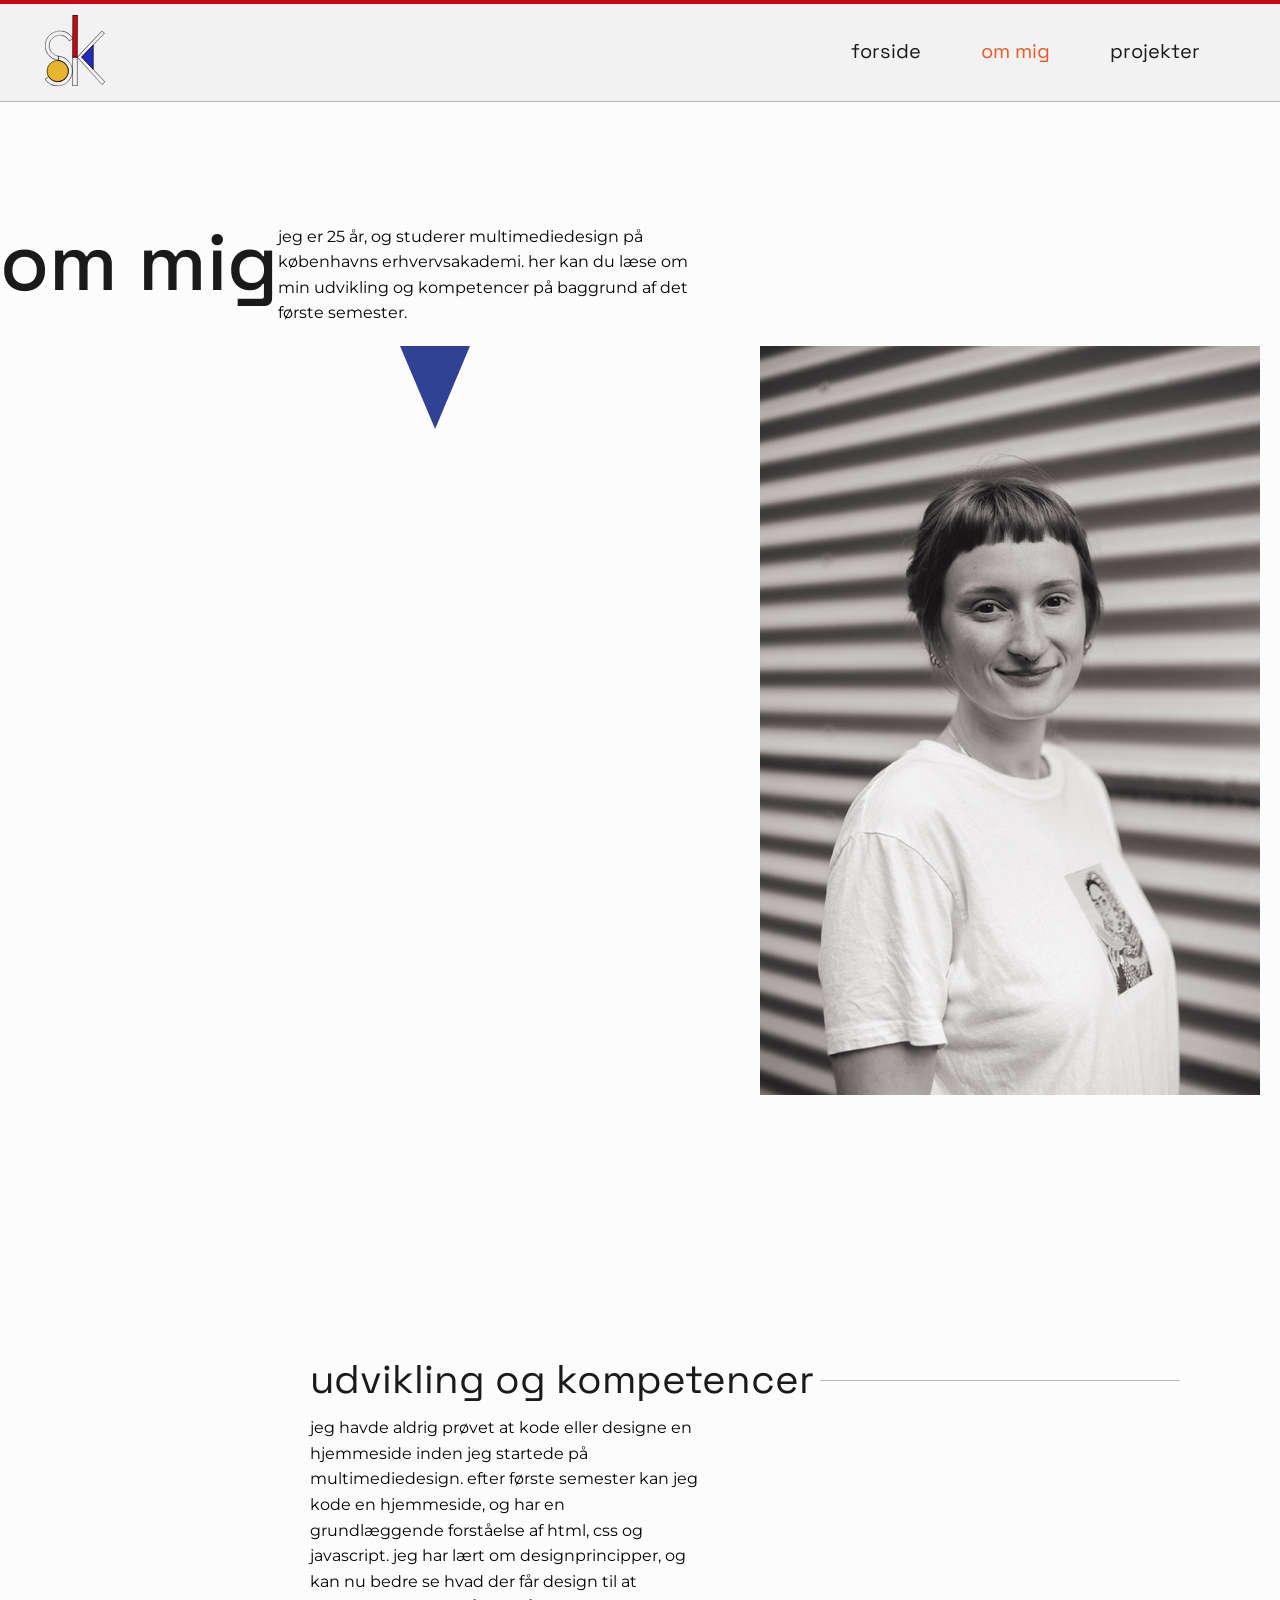
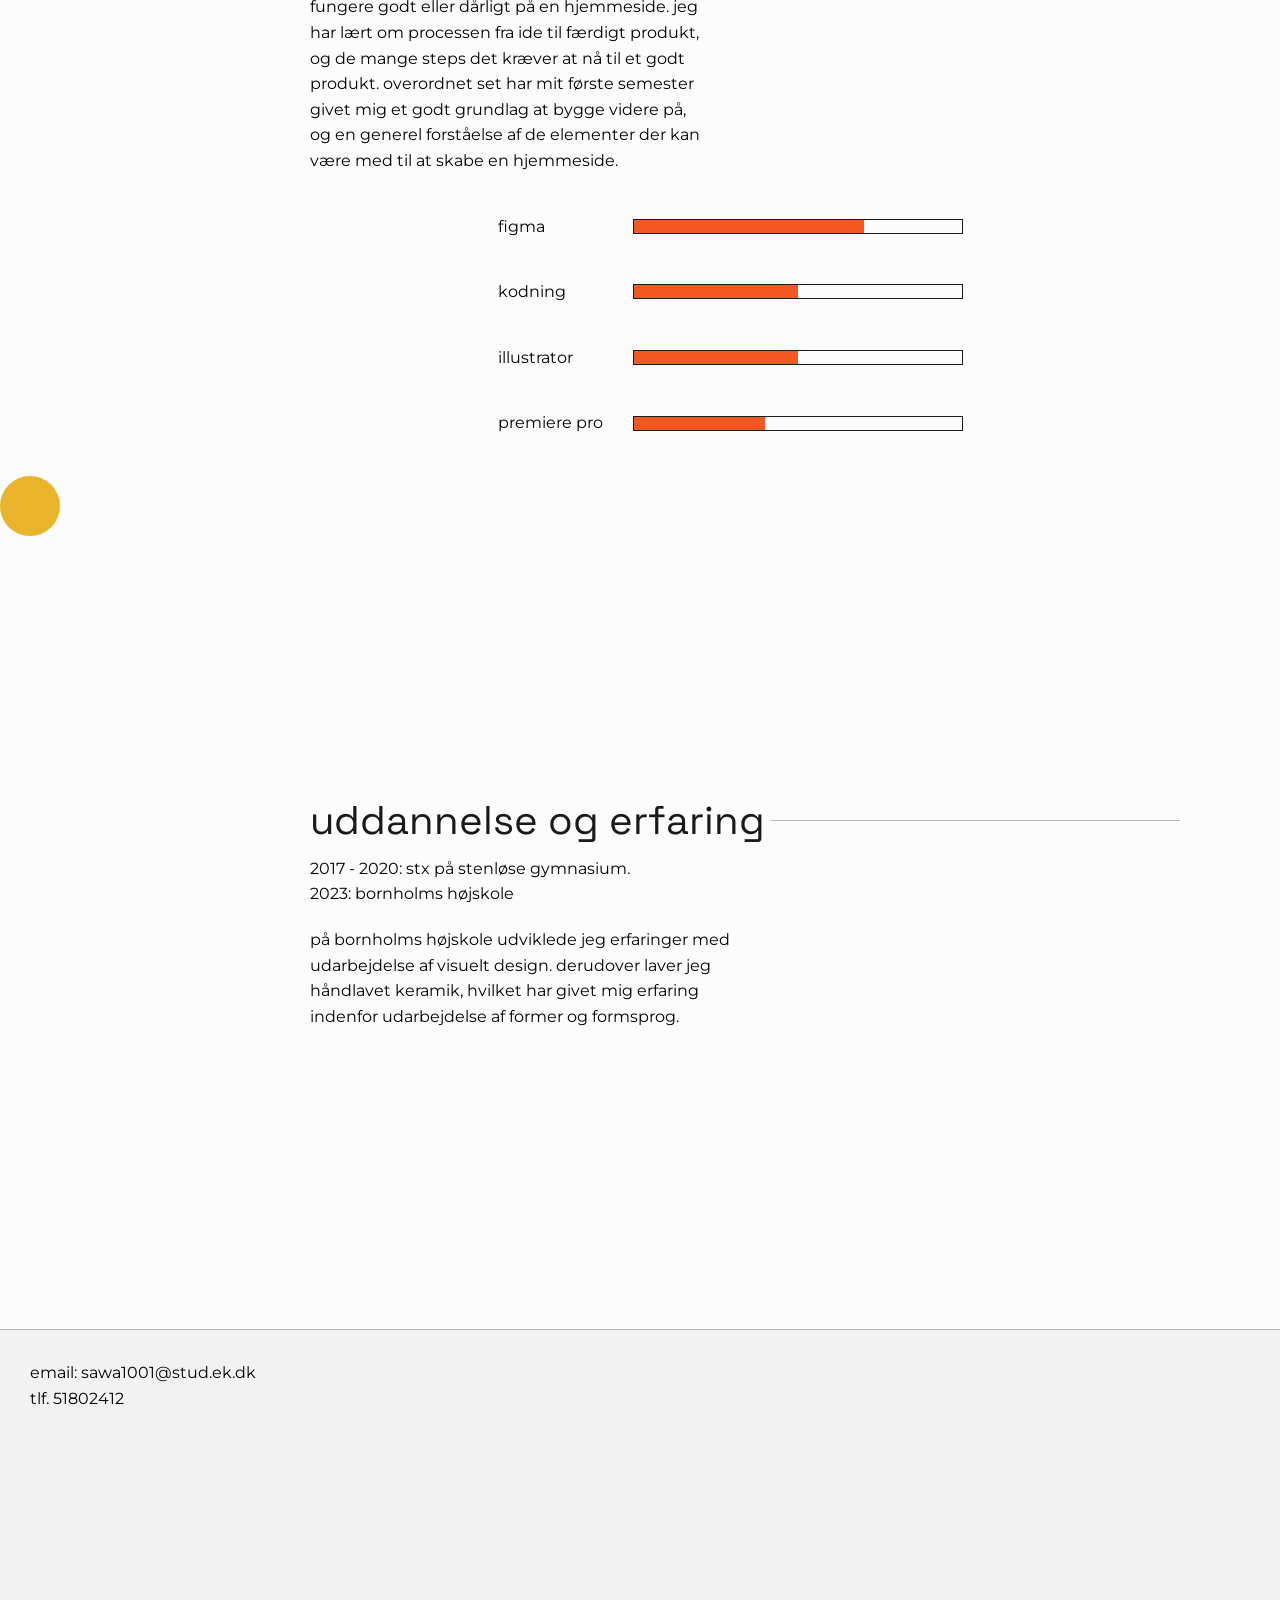
==== commit 9c33e799: "third commit eksamen" ====
--- a/om_mig.html
+++ b/om_mig.html
@@ -8,6 +8,8 @@
     <link rel="preconnect" href="https://fonts.googleapis.com">
     <link rel="preconnect" href="https://fonts.gstatic.com" crossorigin>
     <link href="https://fonts.googleapis.com/css2?family=Space+Grotesk:wght@300..700&display=swap" rel="stylesheet">
+
+    <link rel="icon" type="image/x-icon" href="favikon_eksamen.svg">
 
     <link rel="preconnect" href="https://fonts.googleapis.com">
     <link rel="preconnect" href="https://fonts.gstatic.com" crossorigin>
@@ -159,7 +161,7 @@
                 <p>2017 - 2020: stx på stenløse gymnasium. <br> </p>
                 <p>2023: bornholms højskole</p>
             </div>
-            <div class="uddannelse_erfaring_p test">
+            <div class="uddannelse_erfaring_p forklarende_erfaring">
                 <p>på bornholms højskole udviklede jeg erfaringer med udarbejdelse af visuelt design.
                     derudover laver
                     jeg håndlavet keramik, hvilket har givet mig erfaring indenfor udarbejdelse af former og
--- a/css/generel.css
+++ b/css/generel.css
@@ -266,9 +266,10 @@
     position: absolute;
     top: 90px;
     right: 0;
-    width: 25%;
+    width: 100%;
     z-index: 1010;
-    padding: 10px;
+    padding-block: 10px;
+    padding-left: 40px;
   }
 
   nav.active .menu li {
@@ -281,7 +282,7 @@
 footer {
   background-color: var(--color-header-footer);
   border-top: 1px solid var(--color-line);
-  height: 350px;
+  height: 300px;
   margin-top: var(--margin-top-footer);
 }
 
--- a/css/style.css
+++ b/css/style.css
@@ -156,10 +156,18 @@
   margin-inline: var(--margin-inline-mobil);
 }
 
+.forklarende_erfaring {
+  margin-top: 20px;
+}
+
 /**************** PROJEKTER ***************/
 
 .projekter {
   font-size: var(--font-size-mobil-h1);
+  margin-inline: var(--margin-inline-mobil);
+}
+
+.projekter_forklaring {
   margin-inline: var(--margin-inline-mobil);
 }
 
@@ -204,11 +212,22 @@
   max-width: 45ch;
 }
 
+.grid_tema_2-5 img,
+.grid_tema_2-5_loesning img {
+  margin-inline: var(--margin-inline-mobil);
+  max-width: 45ch;
+}
+
 .grid_tema_2-5 .billede-tekst,
 .grid_tema_2-5_loesning .billede-tekst {
   color: var(--color-img-text);
   margin: 0;
   font-size: 0.8rem;
+  margin-inline: var(--margin-inline-mobil);
+}
+
+.video .billede-tekst_video {
+  margin: 0;
 }
 
 .tema_2-5_reflektioner p {
@@ -302,7 +321,7 @@
     width: 70px;
     justify-self: left;
     margin-left: 235px;
-    z-index: 1000;
+    /* z-index: 1000; */
     margin-top: 0;
   }
 
@@ -387,6 +406,11 @@
     margin-inline: var(--margin-inline-desktop-tema-text);
   }
 
+  .grid_tema_2-5 .billede-tekst,
+  .grid_tema_2-5_loesning .billede-tekst {
+    margin: 0;
+  }
+
   .tema_subheader {
     margin-block: var(--margin-block-desktop-h2);
   }
@@ -450,6 +474,8 @@
 
   .om_mig {
     width: fit-content;
+    margin: 0;
+    margin-bottom: 20px;
   }
 
   .om_mig h1 {
@@ -495,10 +521,6 @@
   /* .uddannelse_erfaring_p > div:last-child{
     margin-top: 40px;
   } */
-
-  .test {
-    margin-top: 40px;
-  }
 
   /**************** SCROLL ANIMATIONER ***************/
 
@@ -665,17 +687,9 @@
 
 /* 
 
-- css scroll animationer på figurer - tjek
-- progress bar i toppen af siderne - tjek
-- active class på - tjek
-
-
-- javascript (overvej om et er fint alle billeder bliver farvet, og så tilføj en scale til det enkelte man hover over i css)
-  kan også tilføje en mouseover funktion til link i stedet for, og så lave farveændringen på billederne med css - tjek
-
-- ordne billeder projekt og index - tjek
-- implementering af den røde - måske sæt øverst i kolonne 3 i proces og løsning og reflektion? - tjek
-
-- bg farve - tjek
-- favikon
+- valider siderne 
+- tjek koden igennem om der er nogle ting der skal fjernes (fx udkommenteringer)
+- lav lighthouse test og tag billeder (bruges til præsentation)
+- sæt <meta no=robots ind (se emnesite)
+
  */
--- a/css/layout.css
+++ b/css/layout.css
@@ -131,8 +131,8 @@
 
   .grid_projekter {
     display: grid;
-    grid-template-columns: 1fr 2fr;
-    grid-template-rows: 150px 2fr;
+    grid-template-columns: auto auto 2fr;
+    grid-template-rows: 150px 1fr;
   }
 
   .projekter {
@@ -141,10 +141,29 @@
     align-self: start;
   }
 
-  .grid_projekter > div {
+  .projekter_forklaring {
     grid-column: 2/3;
     grid-row: 2/3;
+    align-self: start;
+    max-width: 25ch;
     margin: 0;
+    margin-top: 140px;
+    margin-right: 60px;
+  }
+
+  .trekant_projekter {
+    grid-column: 2/3;
+    grid-row: 2/3;
+    align-self: start;
+    margin-top: 40px;
+    transform: rotate(-90deg);
+  }
+
+  .grid_projekter > div:last-child {
+    grid-column: 3/4;
+    grid-row: 3/2;
+    margin: 0;
+    margin-top: 140px;
   }
 
   /**************** TEMA 2 ***************/
